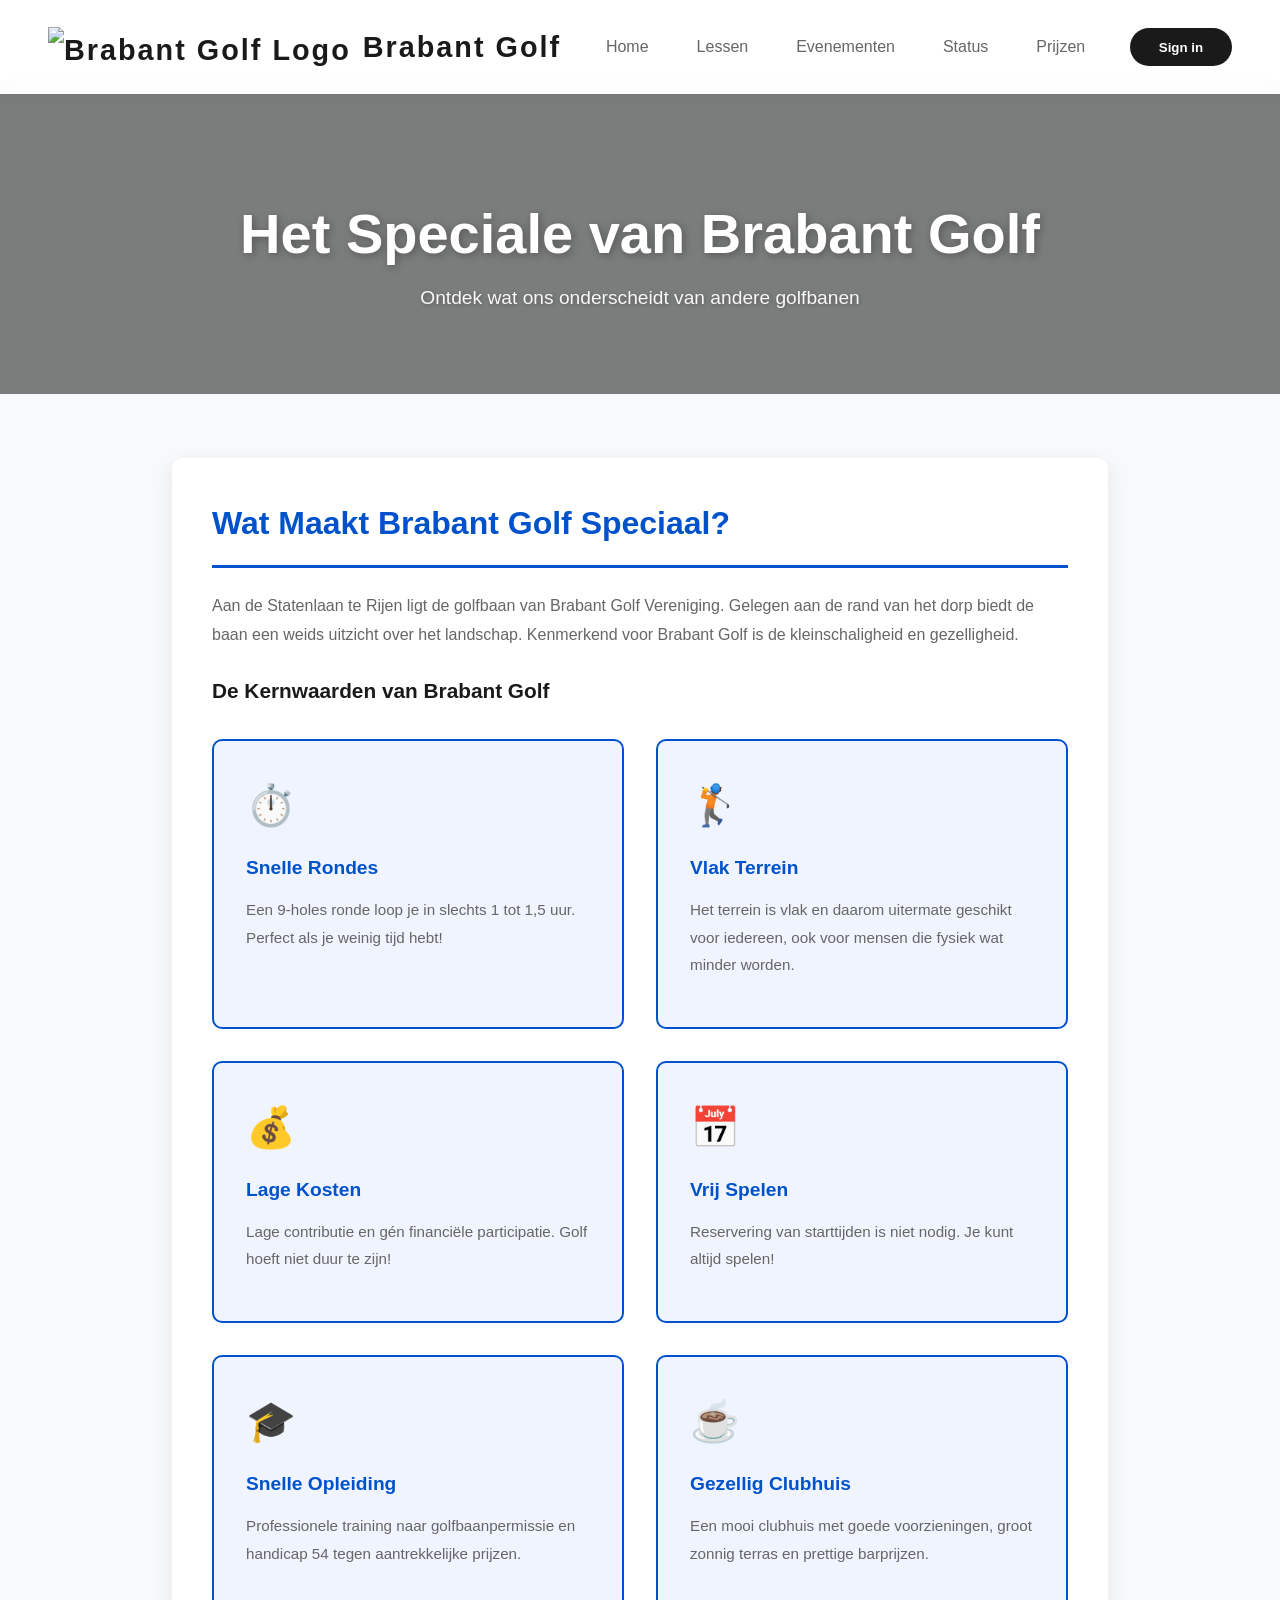
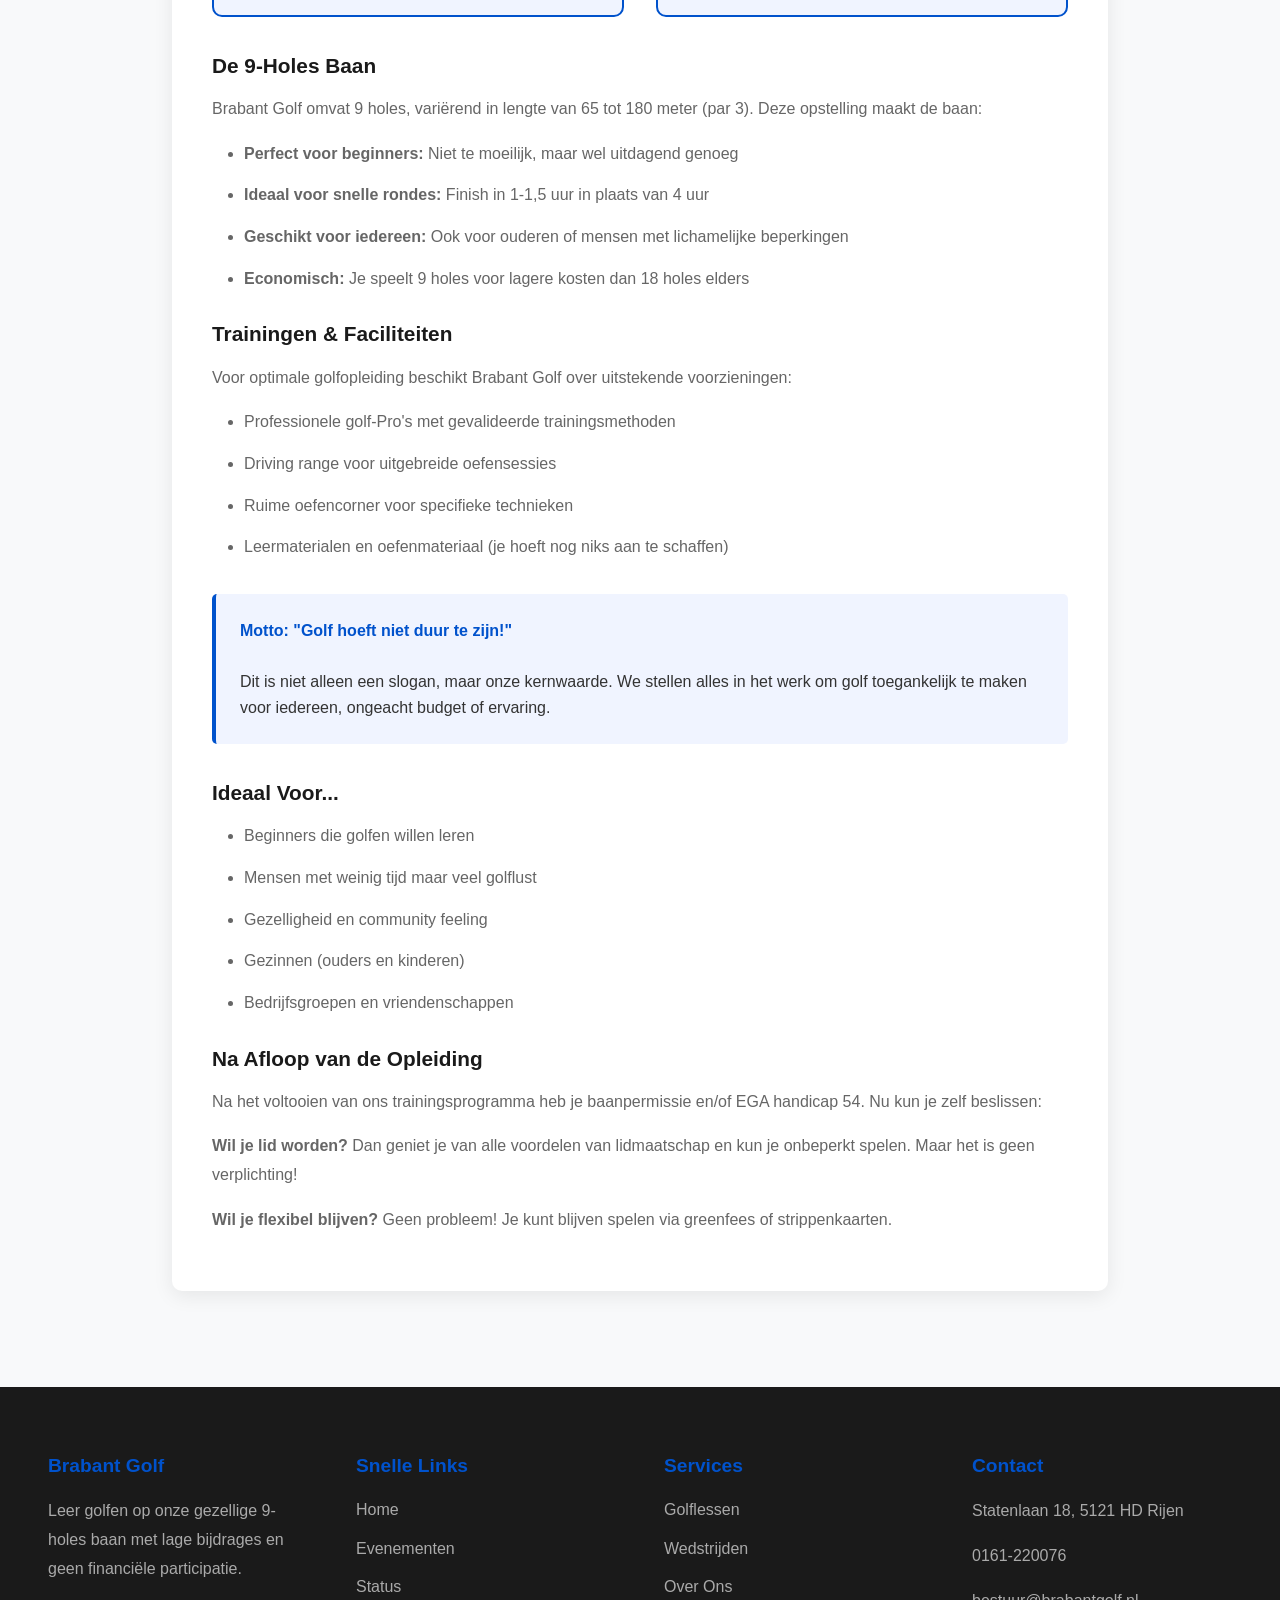
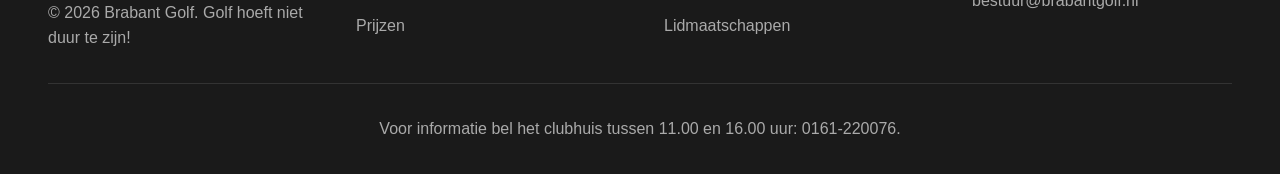
==== about.html @ dc648bc9 "Add files via upload" ====
<!DOCTYPE html>
<html lang="nl">
<head>
  <meta charset="UTF-8" />
  <meta name="viewport" content="width=device-width, initial-scale=1.0" />
  <title>Brabant Golf</title>
  <link rel="icon" href="https://www.nexxchange.com/mp1/images/65b8dabd48f8a600010752d3" type="image/svg+xml" />
  <link rel="stylesheet" href="styles.css" />
  <style>
    .page-hero {
      position: relative;
      background: url('https://www.brabantgolf.nl/wp-content/uploads/2020/07/cropped-Hole-3-in-het-zonnetje-scaled-1.jpg') center/cover no-repeat;
      color: white;
      padding: 120px 3rem 80px;
      text-align: center;
      margin-top: 80px;
      animation: fadeInUp 0.8s ease;
    }

    .page-hero h1 {
      font-size: 3.5rem;
      margin-bottom: 1rem;
      line-height: 1.2;
      text-shadow: 2px 2px 8px rgba(0, 0, 0, 0.3);
    }

    .page-hero p {
      font-size: 1.2rem;
      opacity: 0.95;
      max-width: 600px;
      margin: 0 auto;
      text-shadow: 1px 1px 4px rgba(0, 0, 0, 0.3);
    }

    .content-container {
      max-width: 1000px;
      margin: 0 auto;
      padding: 4rem 2rem;
    }

    .section-block {
      background: white;
      padding: 2.5rem;
      margin-bottom: 2rem;
      border-radius: 10px;
      box-shadow: 0 5px 20px rgba(0, 0, 0, 0.08);
      animation: fadeInUp 0.8s ease;
    }

    .section-block h2 {
      color: #0052cc;
      font-size: 2rem;
      margin-bottom: 1.5rem;
      border-bottom: 3px solid #0052cc;
      padding-bottom: 1rem;
    }

    .section-block h3 {
      color: #1a1a1a;
      font-size: 1.3rem;
      margin-top: 1.5rem;
      margin-bottom: 0.8rem;
    }

    .section-block p {
      color: #666;
      line-height: 1.8;
      margin-bottom: 1rem;
      font-size: 1rem;
    }

    .section-block ul {
      color: #666;
      line-height: 1.8;
      margin-left: 2rem;
      margin-bottom: 1rem;
    }

    .section-block li {
      margin-bottom: 0.8rem;
    }

    .features-grid {
      display: grid;
      grid-template-columns: repeat(auto-fit, minmax(280px, 1fr));
      gap: 2rem;
      margin: 2rem 0;
    }

    .feature-card {
      background: #f0f4ff;
      border: 2px solid #0052cc;
      padding: 2rem;
      border-radius: 10px;
      transition: all 0.3s ease;
    }

    .feature-card:hover {
      transform: translateY(-5px);
      box-shadow: 0 10px 30px rgba(0, 82, 204, 0.2);
    }

    .feature-icon {
      font-size: 2.5rem;
      margin-bottom: 1rem;
    }

    .feature-card h4 {
      color: #0052cc;
      font-size: 1.2rem;
      margin-bottom: 0.8rem;
    }

    .feature-card p {
      color: #666;
      font-size: 0.95rem;
    }

    .highlight-box {
      background: #f0f4ff;
      border-left: 4px solid #0052cc;
      padding: 1.5rem;
      margin: 2rem 0;
      border-radius: 5px;
    }

    .highlight-box strong {
      color: #0052cc;
    }

    @media (max-width: 768px) {
      .page-hero {
        padding: 100px 1.5rem 60px;
      }

      .page-hero h1 {
        font-size: 2.2rem;
      }

      .section-block {
        padding: 1.5rem;
      }

      .section-block h2 {
        font-size: 1.5rem;
      }

      .features-grid {
        grid-template-columns: 1fr;
      }
    }
  </style>
</head>
<body>

  <!-- Navbar -->
  <header class="navbar">
    <div class="logo">
      <img src="https://www.nexxchange.com/mp1/images/65b8dabd48f8a600010752d3" alt="Brabant Golf Logo">
      <span>Brabant Golf</span>
    </div>
    <nav class="nav-links">
      <a href="index.html">Home</a>
      <a href="golflessen.html">Lessen</a>
      <a href="events.html">Evenementen</a>
      <a href="status.html">Status</a>
      <a href="pricing.html">Prijzen</a>
    </nav>
    <div class="hamburger">
      <span></span>
      <span></span>
      <span></span>
    </div>
    <button class="btn-signin">Sign in</button>
  </header>

  <!-- Page Hero -->
  <section class="page-hero">
    <h1>Het Speciale van Brabant Golf</h1>
    <p>Ontdek wat ons onderscheidt van andere golfbanen</p>
  </section>

  <!-- Content -->
  <section class="content-container">
    
    <div class="section-block">
      <h2>Wat Maakt Brabant Golf Speciaal?</h2>
      <p>Aan de Statenlaan te Rijen ligt de golfbaan van Brabant Golf Vereniging. Gelegen aan de rand van het dorp biedt de baan een weids uitzicht over het landschap. Kenmerkend voor Brabant Golf is de kleinschaligheid en gezelligheid.</p>

      <h3>De Kernwaarden van Brabant Golf</h3>

      <div class="features-grid">
        <div class="feature-card">
          <div class="feature-icon">⏱️</div>
          <h4>Snelle Rondes</h4>
          <p>Een 9-holes ronde loop je in slechts 1 tot 1,5 uur. Perfect als je weinig tijd hebt!</p>
        </div>

        <div class="feature-card">
          <div class="feature-icon">🏌️</div>
          <h4>Vlak Terrein</h4>
          <p>Het terrein is vlak en daarom uitermate geschikt voor iedereen, ook voor mensen die fysiek wat minder worden.</p>
        </div>

        <div class="feature-card">
          <div class="feature-icon">💰</div>
          <h4>Lage Kosten</h4>
          <p>Lage contributie en gén financiële participatie. Golf hoeft niet duur te zijn!</p>
        </div>

        <div class="feature-card">
          <div class="feature-icon">📅</div>
          <h4>Vrij Spelen</h4>
          <p>Reservering van starttijden is niet nodig. Je kunt altijd spelen!</p>
        </div>

        <div class="feature-card">
          <div class="feature-icon">🎓</div>
          <h4>Snelle Opleiding</h4>
          <p>Professionele training naar golfbaanpermissie en handicap 54 tegen aantrekkelijke prijzen.</p>
        </div>

        <div class="feature-card">
          <div class="feature-icon">☕</div>
          <h4>Gezellig Clubhuis</h4>
          <p>Een mooi clubhuis met goede voorzieningen, groot zonnig terras en prettige barprijzen.</p>
        </div>
      </div>

      <h3>De 9-Holes Baan</h3>
      <p>Brabant Golf omvat 9 holes, variërend in lengte van 65 tot 180 meter (par 3). Deze opstelling maakt de baan:</p>
      <ul>
        <li><strong>Perfect voor beginners:</strong> Niet te moeilijk, maar wel uitdagend genoeg</li>
        <li><strong>Ideaal voor snelle rondes:</strong> Finish in 1-1,5 uur in plaats van 4 uur</li>
        <li><strong>Geschikt voor iedereen:</strong> Ook voor ouderen of mensen met lichamelijke beperkingen</li>
        <li><strong>Economisch:</strong> Je speelt 9 holes voor lagere kosten dan 18 holes elders</li>
      </ul>

      <h3>Trainingen & Faciliteiten</h3>
      <p>Voor optimale golfopleiding beschikt Brabant Golf over uitstekende voorzieningen:</p>
      <ul>
        <li>Professionele golf-Pro's met gevalideerde trainingsmethoden</li>
        <li>Driving range voor uitgebreide oefensessies</li>
        <li>Ruime oefencorner voor specifieke technieken</li>
        <li>Leermaterialen en oefenmateriaal (je hoeft nog niks aan te schaffen)</li>
      </ul>

      <div class="highlight-box">
        <strong>Motto: "Golf hoeft niet duur te zijn!"</strong><br><br>
        Dit is niet alleen een slogan, maar onze kernwaarde. We stellen alles in het werk om golf toegankelijk te maken voor iedereen, ongeacht budget of ervaring.
      </div>

      <h3>Ideaal Voor...</h3>
      <ul>
        <li>Beginners die golfen willen leren</li>
        <li>Mensen met weinig tijd maar veel golflust</li>
        <li>Gezelligheid en community feeling</li>
        <li>Gezinnen (ouders en kinderen)</li>
        <li>Bedrijfsgroepen en vriendenschappen</li>
      </ul>

      <h3>Na Afloop van de Opleiding</h3>
      <p>Na het voltooien van ons trainingsprogramma heb je baanpermissie en/of EGA handicap 54. Nu kun je zelf beslissen:</p>
      <p><strong>Wil je lid worden?</strong> Dan geniet je van alle voordelen van lidmaatschap en kun je onbeperkt spelen. Maar het is geen verplichting!</p>
      <p><strong>Wil je flexibel blijven?</strong> Geen probleem! Je kunt blijven spelen via greenfees of strippenkaarten.</p>
    </div>

  </section>

  <!-- Footer -->
  <footer class="footer">
    <div class="footer-content">
      <div class="footer-section">
        <h4>Brabant Golf</h4>
        <p>Leer golfen op onze gezellige 9-holes baan met lage bijdrages en geen financiële participatie.</p>
        <div class="social-links">
          <a href="#">&copy; 2026 Brabant Golf. Golf hoeft niet duur te zijn!</a>
        </div>
      </div>
      <div class="footer-section">
        <h4>Snelle Links</h4>
        <ul>
          <li><a href="index.html">Home</a></li>
          <li><a href="events.html">Evenementen</a></li>
          <li><a href="status.html">Status</a></li>
          <li><a href="pricing.html">Prijzen</a></li>
        </ul>
      </div>
      <div class="footer-section">
        <h4>Services</h4>
        <ul>
          <li><a href="golflessen.html">Golflessen</a></li>
          <li><a href="wedstrijden.html">Wedstrijden</a></li>
          <li><a href="about.html">Over Ons</a></li>
          <li><a href="pricing.html">Lidmaatschappen</a></li>
        </ul>
      </div>
      <div class="footer-section">
        <h4>Contact</h4>
        <p>Statenlaan 18, 5121 HD Rijen</p>
        <p>0161-220076</p>
        <p>bestuur@brabantgolf.nl</p>
      </div>
    </div>
    <div class="footer-bottom">
      <p>Voor informatie bel het clubhuis tussen 11.00 en 16.00 uur: 0161-220076.</p>
    </div>
  </footer>

  <script src="script.js"></script>
</body>
</html>
---- styles.css ----
/* ==================== GLOBAL STYLES ==================== */

* {
  margin: 0;
  padding: 0;
  box-sizing: border-box;
  font-family: 'Segoe UI', Tahoma, Geneva, Verdana, sans-serif;
  -webkit-tap-highlight-color: transparent;
}

body {
  line-height: 1.6;
  color: #333;
  background: #f8f9fa;
  overflow-x: hidden;
}

html {
  scroll-behavior: smooth;
}

/* ==================== ANIMATIONS ==================== */

@keyframes fadeInUp {
  from {
    opacity: 0;
    transform: translateY(30px);
  }
  to {
    opacity: 1;
    transform: translateY(0);
  }
}

@keyframes slideInLeft {
  from {
    opacity: 0;
    transform: translateX(-50px);
  }
  to {
    opacity: 1;
    transform: translateX(0);
  }
}

@keyframes slideInRight {
  from {
    opacity: 0;
    transform: translateX(50px);
  }
  to {
    opacity: 1;
    transform: translateX(0);
  }
}

@keyframes scaleIn {
  from {
    opacity: 0;
    transform: scale(0.95);
  }
  to {
    opacity: 1;
    transform: scale(1);
  }
}

@keyframes floatAnimation {
  0%, 100% {
    transform: translateY(0px);
  }
  50% {
    transform: translateY(-15px);
  }
}

@keyframes shimmer {
  0% {
    background-position: -1000px 0;
  }
  100% {
    background-position: 1000px 0;
  }
}

@keyframes glow {
  0%, 100% {
    box-shadow: 0 0 5px rgba(0, 82, 204, 0.3);
  }
  50% {
    box-shadow: 0 0 20px rgba(0, 82, 204, 0.6);
  }
}

/* ==================== PAGE HERO (for dedicated pages) ==================== */

.page-hero {
  position: relative;
  background: url('https://www.brabantgolf.nl/wp-content/uploads/2020/07/cropped-Hole-3-in-het-zonnetje-scaled-1.jpg') center/cover no-repeat;
  color: white;
  padding: 120px 3rem 80px;
  text-align: center;
  margin-top: 80px;
  animation: fadeInUp 0.8s ease;
}

.page-hero::before {
  content: '';
  position: absolute;
  top: 0;
  left: 0;
  right: 0;
  bottom: 0;
  background: rgba(0, 0, 0, 0.5);
  z-index: 1;
}

.page-hero h1,
.page-hero p {
  position: relative;
  z-index: 2;
}

.page-hero h1 {
  font-size: 3.5rem;
  margin-bottom: 1rem;
  line-height: 1.2;
  text-shadow: 2px 2px 8px rgba(0, 0, 0, 0.3);
}

.page-hero p {
  font-size: 1.2rem;
  opacity: 0.95;
  max-width: 600px;
  margin: 0 auto;
  text-shadow: 1px 1px 4px rgba(0, 0, 0, 0.3);
}

/* ==================== NAVBAR ==================== */

.navbar {
  position: fixed;
  top: 0;
  width: 100%;
  display: flex;
  justify-content: space-between;
  align-items: center;
  padding: 1.5rem 3rem;
  background: rgba(255, 255, 255, 0.98);
  backdrop-filter: blur(10px);
  z-index: 1000;
  box-shadow: 0 2px 20px rgba(0, 0, 0, 0.05);
  animation: slideInDown 0.6s ease;
}

@keyframes slideInDown {
  from {
    opacity: 0;
    transform: translateY(-30px);
  }
  to {
    opacity: 1;
    transform: translateY(0);
  }
}

.logo {
  display: flex;
  align-items: center;
  gap: 0.75rem;
  font-size: 1.8rem;
  font-weight: 800;
  color: #1a1a1a;
  letter-spacing: 2px;
  animation: fadeInUp 0.8s ease;
}

.logo img {
  height: 40px;
  width: auto;
}

.logo span {
  display: inline-block;
}

.nav-links {
  display: flex;
  gap: 3rem;
  list-style: none;
  margin: auto;
}

.nav-links a {
  color: #666;
  text-decoration: none;
  font-weight: 500;
  position: relative;
  transition: color 0.3s ease;
}

.nav-links a::after {
  content: '';
  position: absolute;
  bottom: -5px;
  left: 0;
  width: 0;
  height: 2px;
  background: #0052cc;
  transition: width 0.3s ease;
}

.nav-links a:hover {
  color: #0052cc;
}

.nav-links a:hover::after {
  width: 100%;
}

.btn-signin {
  padding: 0.7rem 1.8rem;
  background: #1a1a1a;
  color: white;
  border: none;
  border-radius: 25px;
  font-weight: 600;
  cursor: pointer;
  transition: all 0.3s ease;
}

.btn-signin:hover {
  background: #0052cc;
  color: white;
  transform: translateY(-2px);
  box-shadow: 0 5px 15px rgba(0, 82, 204, 0.3);
}

.hamburger {
  display: none;
  flex-direction: column;
  cursor: pointer;
  padding: 8px;
  margin-right: -8px;
  min-height: 44px;
  min-width: 44px;
  justify-content: center;
  z-index: 1001;
}

.hamburger span {
  width: 25px;
  height: 3px;
  background: #1a1a1a;
  margin: 5px 0;
  border-radius: 2px;
  transition: all 0.3s ease;
}

/* ==================== HERO SECTION ==================== */

.hero {
  position: relative;
  width: 100%;
  height: 100vh;
  margin-top: 80px;
  overflow: hidden;
  display: flex;
  align-items: center;
  justify-content: center;
}

.hero img {
  position: absolute;
  width: 100%;
  height: 100%;
  object-fit: cover;
  animation: zoomIn 0.8s ease;
}

@keyframes zoomIn {
  from {
    transform: scale(1.1);
    opacity: 0;
  }
  to {
    transform: scale(1);
    opacity: 1;
  }
}

.hero::before {
  content: '';
  position: absolute;
  top: 0;
  left: 0;
  right: 0;
  bottom: 0;
  background: rgba(0, 0, 0, 0.3);
  z-index: 1;
}

.hero-content {
  position: relative;
  z-index: 2;
  text-align: left;
  color: white;
  max-width: 600px;
  animation: slideInLeft 0.8s ease 0.3s both;
  padding: 0 3rem;
}

.hero-title {
  font-size: 4rem;
  font-weight: 800;
  line-height: 1.2;
  margin-bottom: 2rem;
  text-shadow: 2px 2px 8px rgba(0, 0, 0, 0.3);
}

.btn-discover {
  padding: 1rem 2.5rem;
  background: #0052cc;
  color: white;
  border: none;
  border-radius: 30px;
  font-weight: 700;
  font-size: 1rem;
  cursor: pointer;
  transition: all 0.3s ease;
  box-shadow: 0 5px 15px rgba(0, 82, 204, 0.3);
}

.btn-discover:hover {
  background: #0041a3;
  transform: translateY(-3px);
  box-shadow: 0 10px 25px rgba(0, 82, 204, 0.4);
}

.floating-card {
  position: absolute;
  bottom: 50px;
  left: 3rem;
  background: white;
  padding: 1.5rem;
  border-radius: 15px;
  width: 250px;
  box-shadow: 0 10px 40px rgba(0, 0, 0, 0.15);
  animation: floatAnimation 3s ease-in-out infinite, slideInLeft 0.8s ease 0.5s both;
  z-index: 2;
}

.card-label {
  font-size: 0.9rem;
  color: #999;
  text-transform: uppercase;
  letter-spacing: 1px;
}

.card-title {
  font-size: 1.3rem;
  color: #1a1a1a;
  margin-top: 0.5rem;
  font-weight: 700;
}

/* ==================== BOOKING SECTION ==================== */

.booking-section {
  padding: 6rem 3rem;
  background: white;
  text-align: center;
}

.booking-section h2 {
  font-size: 2.8rem;
  color: #1a1a1a;
  margin-bottom: 3rem;
  animation: fadeInUp 0.8s ease;
}

.booking-cards {
  display: grid;
  grid-template-columns: repeat(auto-fit, minmax(300px, 1fr));
  gap: 2rem;
  max-width: 1200px;
  margin: 0 auto;
}

.booking-card {
  background: #f8f9fa;
  border-radius: 15px;
  overflow: hidden;
  cursor: pointer;
  transition: all 0.3s ease;
  animation: fadeInUp 0.8s ease;
  animation-fill-mode: both;
}

.booking-card:nth-child(1) { animation-delay: 0.1s; }
.booking-card:nth-child(2) { animation-delay: 0.2s; }
.booking-card:nth-child(3) { animation-delay: 0.3s; }

.booking-card:hover {
  transform: translateY(-10px);
  box-shadow: 0 15px 40px rgba(0, 0, 0, 0.1);
}

.booking-card img {
  width: 100%;
  height: 200px;
  object-fit: cover;
  transition: transform 0.3s ease;
}

.booking-card:hover img {
  transform: scale(1.05);
}

.booking-card h3 {
  padding: 1.5rem 1.5rem 0.5rem 1.5rem;
  font-size: 1.3rem;
  color: #1a1a1a;
  margin: 0;
}

.btn-secondary {
  padding: 0.8rem 1.8rem;
  margin: 0.5rem 1.5rem 1.5rem 1.5rem;
  background: #1a1a1a;
  color: white;
  border: none;
  border-radius: 25px;
  cursor: pointer;
  transition: all 0.3s ease;
  text-decoration: none;
  display: inline-block;
  font-weight: 600;
}

.btn-secondary:hover {
  background: #0052cc;
  color: white;
  transform: translateY(-2px);
}

/* ==================== COURSES SECTION ==================== */

.courses-section {
  padding: 6rem 3rem;
  background: linear-gradient(135deg, #f8f9fa 0%, white 100%);
  display: flex;
  align-items: center;
  justify-content: center;
}

.courses-header {
  display: grid;
  grid-template-columns: 1fr 1fr;
  gap: 4rem;
  align-items: center;
  max-width: 1200px;
}

.courses-text {
  animation: slideInLeft 0.8s ease;
}

.courses-text h2 {
  font-size: 2.8rem;
  color: #1a1a1a;
  margin-bottom: 1.5rem;
  line-height: 1.2;
}

.courses-text p {
  font-size: 1.1rem;
  color: #666;
  margin-bottom: 2rem;
  line-height: 1.8;
}

.btn-dark {
  padding: 0.9rem 2rem;
  background: #1a1a1a;
  color: white;
  border: none;
  border-radius: 25px;
  font-weight: 600;
  cursor: pointer;
  transition: all 0.3s ease;
}

.btn-dark:hover {
  background: #0052cc;
  color: white;
  transform: translateY(-2px);
  box-shadow: 0 5px 15px rgba(0, 82, 204, 0.3);
}

.courses-images {
  position: relative;
  height: 400px;
  animation: slideInRight 0.8s ease;
}

.course-img-large {
  width: 100%;
  height: 100%;
  object-fit: cover;
  border-radius: 15px;
  box-shadow: 0 10px 40px rgba(0, 0, 0, 0.15);
}

.course-img-small {
  position: absolute;
  bottom: -30px;
  right: -30px;
  width: 250px;
  height: 200px;
  object-fit: cover;
  border-radius: 15px;
  box-shadow: 0 10px 40px rgba(0, 0, 0, 0.2);
}

/* ==================== EVENT SECTION ==================== */

.event-section {
  position: relative;
  padding: 6rem 3rem;
  background: linear-gradient(135deg, #1a1a1a 0%, #333 100%);
  color: white;
  display: flex;
  justify-content: space-between;
  align-items: center;
  overflow: hidden;
}

.event-section::before {
  content: '';
  position: absolute;
  top: 0;
  left: 0;
  right: 0;
  bottom: 0;
  background: url('https://images.unsplash.com/photo-1566073771259-6a8506099945?w=1200&fit=crop') center/cover;
  opacity: 0.1;
}

.event-content {
  position: relative;
  z-index: 2;
  max-width: 600px;
  animation: slideInLeft 0.8s ease;
}

.event-content h2 {
  font-size: 2.8rem;
  margin-bottom: 1rem;
  line-height: 1.2;
}

.event-content p {
  font-size: 1.1rem;
  margin-bottom: 2rem;
  opacity: 0.9;
}

.btn-yellow {
  padding: 1rem 2.5rem;
  background: #0052cc;
  color: white;
  border: none;
  border-radius: 30px;
  font-weight: 700;
  cursor: pointer;
  transition: all 0.3s ease;
}

.btn-yellow:hover {
  background: #0041a3;
  transform: translateY(-3px);
  box-shadow: 0 10px 25px rgba(0, 82, 204, 0.4);
}

.event-price {
  position: relative;
  z-index: 2;
  font-size: 3.5rem;
  font-weight: 800;
  animation: slideInRight 0.8s ease;
}

/* ==================== PRODUCTS SECTION ==================== */

.products-section {
  padding: 6rem 3rem;
  background: white;
  text-align: center;
}

.products-section h2 {
  font-size: 2.8rem;
  color: #1a1a1a;
  margin-bottom: 3rem;
  animation: fadeInUp 0.8s ease;
}

.products-grid {
  display: grid;
  grid-template-columns: repeat(auto-fit, minmax(250px, 1fr));
  gap: 2rem;
  max-width: 1200px;
  margin: 0 auto 3rem;
}

.product-card {
  background: #f8f9fa;
  border-radius: 15px;
  overflow: hidden;
  transition: all 0.3s ease;
  animation: fadeInUp 0.8s ease;
  animation-fill-mode: both;
}

.product-card:nth-child(1) { animation-delay: 0.1s; }
.product-card:nth-child(2) { animation-delay: 0.2s; }
.product-card:nth-child(3) { animation-delay: 0.3s; }
.product-card:nth-child(4) { animation-delay: 0.4s; }

.product-card:hover {
  transform: translateY(-10px) scale(1.02);
  box-shadow: 0 15px 40px rgba(0, 0, 0, 0.1);
}

.product-card img {
  width: 100%;
  height: 250px;
  object-fit: cover;
  transition: transform 0.3s ease;
}

.product-card:hover img {
  transform: scale(1.1);
}

.product-card h3 {
  padding: 1.5rem 1rem 0.5rem;
  font-size: 1.2rem;
  color: #1a1a1a;
}

.product-card p {
  padding: 0 1rem 1.5rem;
  color: #999;
  font-size: 0.9rem;
}

/* ==================== BLOG SECTION ==================== */

.blog-section {
  padding: 6rem 3rem;
  background: #f8f9fa;
  text-align: center;
}

.blog-section h2 {
  font-size: 2.8rem;
  color: #1a1a1a;
  margin-bottom: 3rem;
  animation: fadeInUp 0.8s ease;
}

.blog-grid {
  display: grid;
  grid-template-columns: repeat(auto-fit, minmax(350px, 1fr));
  gap: 2rem;
  max-width: 1200px;
  margin: 0 auto;
}

.blog-card {
  background: white;
  border-radius: 15px;
  overflow: hidden;
  box-shadow: 0 5px 20px rgba(0, 0, 0, 0.08);
  transition: all 0.3s ease;
  animation: fadeInUp 0.8s ease;
  animation-fill-mode: both;
}

.blog-card:nth-child(1) { animation-delay: 0.1s; }
.blog-card:nth-child(2) { animation-delay: 0.2s; }
.blog-card:nth-child(3) { animation-delay: 0.3s; }

.blog-card:hover {
  transform: translateY(-10px);
  box-shadow: 0 15px 40px rgba(0, 0, 0, 0.15);
}

.blog-card img {
  width: 100%;
  height: 250px;
  object-fit: cover;
  transition: transform 0.3s ease;
}

.blog-card:hover img {
  transform: scale(1.05);
}

.blog-content {
  padding: 2rem;
  text-align: left;
}

.blog-tag {
  display: inline-block;
  background: #0052cc;
  color: white;
  padding: 0.4rem 1rem;
  border-radius: 20px;
  font-size: 0.8rem;
  font-weight: 700;
  letter-spacing: 1px;
  margin-bottom: 1rem;
}

.blog-card h3 {
  font-size: 1.3rem;
  color: #1a1a1a;
  margin-bottom: 1rem;
  line-height: 1.4;
}

.blog-card p {
  color: #666;
  margin-bottom: 1rem;
  line-height: 1.6;
}

.read-more {
  color: #0052cc;
  text-decoration: none;
  font-weight: 600;
  transition: all 0.3s ease;
}

.read-more:hover {
  color: #0041a3;
  margin-left: 5px;
}

/* ==================== FOOTER ==================== */

.footer {
  background: #1a1a1a;
  color: white;
  padding: 4rem 3rem 2rem;
}

.footer-content {
  display: grid;
  grid-template-columns: repeat(auto-fit, minmax(250px, 1fr));
  gap: 3rem;
  max-width: 1200px;
  margin: 0 auto 2rem;
}

.footer-section {
  animation: fadeInUp 0.8s ease;
}

.footer-section h4 {
  font-size: 1.2rem;
  margin-bottom: 1rem;
  color: #0052cc;
}

.footer-section p {
  color: #aaa;
  line-height: 1.8;
  margin-bottom: 1rem;
}

.footer-section ul {
  list-style: none;
}

.footer-section ul li {
  margin-bottom: 0.8rem;
}

.footer-section a {
  color: #aaa;
  text-decoration: none;
  transition: color 0.3s ease;
}

.footer-section a:hover {
  color: #0052cc;
}

.social-links {
  display: flex;
  gap: 1rem;
}

.footer-bottom {
  text-align: center;
  padding-top: 2rem;
  border-top: 1px solid #333;
  color: #aaa;
}

/* ==================== BUTTONS ==================== */

.btn {
  padding: 1rem 2rem;
  border: none;
  border-radius: 25px;
  font-weight: 600;
  cursor: pointer;
  transition: all 0.3s ease;
  text-decoration: none;
  display: inline-flex;
  align-items: center;
  justify-content: center;
  min-height: 48px;
  font-size: 1rem;
  white-space: nowrap;
}

.btn:active {
  transform: scale(0.98);
}

/* ==================== RESPONSIVE ==================== */

@media (max-width: 768px) {
  .navbar {
    padding: 1rem 1.5rem;
  }

  .logo {
    font-size: 1.3rem;
  }

  .logo img {
    height: 30px;
  }

  .logo span {
    display: inline-block;
  }

  .nav-links {
    display: none;
    position: absolute;
    top: 70px;
    right: 0;
    background: rgba(255, 255, 255, 0.98);
    flex-direction: column;
    width: 100%;
    padding: 1rem;
    gap: 0;
    box-shadow: 0 5px 15px rgba(0, 0, 0, 0.1);
    z-index: 1000;
  }

  .nav-links.active {
    display: flex;
  }

  .nav-links a {
    padding: 1.2rem;
    display: block;
    font-size: 1.1rem;
  }

  .hamburger {
    display: flex !important;
  }

  .btn-signin {
    display: none;
  }

  .page-hero {
    padding: 100px 1.5rem 60px;
  }

  .page-hero h1 {
    font-size: 2.2rem;
  }

  .hero {
    margin-top: 70px;
    height: 60vh;
  }

  .hero-title {
    font-size: 2.2rem;
    margin-bottom: 1.5rem;
  }

  .hero-content {
    padding: 0 1.5rem;
  }

  .floating-card {
    left: 1rem;
    bottom: 2rem;
    width: 200px;
  }

  .booking-section,
  .courses-section,
  .event-section,
  .products-section,
  .blog-section {
    padding: 3rem 1.5rem;
  }

  .booking-section h2,
  .courses-section h2,
  .products-section h2,
  .blog-section h2 {
    font-size: 2rem;
    margin-bottom: 2rem;
  }

  .booking-cards {
    grid-template-columns: 1fr;
    gap: 1.5rem;
  }

  .booking-card {
    border-radius: 12px;
  }

  .booking-card h3 {
    font-size: 1.3rem;
  }

  .booking-card img {
    height: 250px;
    object-fit: cover;
  }

  .btn-discover,
  .btn-secondary,
  .btn-dark,
  .btn-yellow {
    padding: 0.9rem 1.8rem;
    font-size: 0.95rem;
    min-height: 44px;
    border-radius: 25px;
  }

  .courses-header {
    grid-template-columns: 1fr;
    gap: 2rem;
  }

  .courses-images {
    height: 300px;
    justify-content: center;
  }

  .course-img-large {
    width: 100%;
  }

  .course-img-small {
    width: 160px;
    height: 130px;
    right: 0px;
  }

  .products-grid {
    grid-template-columns: repeat(2, 1fr);
    gap: 1.5rem;
  }

  .product-card {
    border-radius: 12px;
  }

  .product-card img {
    height: 200px;
    object-fit: cover;
  }

  .product-card h3 {
    font-size: 1.1rem;
    margin-top: 0.8rem;
  }

  .blog-grid {
    grid-template-columns: 1fr;
    gap: 1.5rem;
  }

  .blog-card {
    border-radius: 12px;
    overflow: hidden;
  }

  .blog-card img {
    height: 220px;
    object-fit: cover;
  }

  .blog-card h3 {
    font-size: 1.2rem;
    margin-top: 0.8rem;
  }

  .footer {
    padding: 3rem 1.5rem;
  }

  .footer-content {
    grid-template-columns: 1fr;
    gap: 2.5rem;
  }

  .footer-section h4 {
    font-size: 1.2rem;
    margin-bottom: 1rem;
  }

  .footer-section p,
  .footer-section a {
    font-size: 0.95rem;
    line-height: 1.8;
  }
}

@media (max-width: 480px) {
  html {
    font-size: 14px;
  }

  .navbar {
    padding: 0.8rem 1rem;
    height: auto;
  }

  .logo {
    font-size: 1.1rem;
  }

  .logo img {
    height: 25px;
  }

  .btn-signin {
    padding: 0.5rem 1.2rem;
    font-size: 0.8rem;
  }

  .hamburger span {
    width: 22px;
    height: 2.5px;
    margin: 4px 0;
  }

  .nav-links {
    top: 60px;
    padding: 0.8rem;
  }

  .nav-links a {
    padding: 1rem;
    font-size: 1rem;
  }

  .page-hero {
    padding: 80px 1rem 50px;
  }

  .page-hero h1 {
    font-size: 1.6rem;
    line-height: 1.3;
  }

  .page-hero p {
    font-size: 0.95rem;
  }

  .hero {
    height: 50vh;
    margin-top: 60px;
  }

  .hero-title {
    font-size: 1.6rem;
    margin-bottom: 1.2rem;
  }

  .hero-content {
    padding: 0 1rem;
  }

  .btn-discover {
    padding: 0.8rem 1.5rem;
    font-size: 0.9rem;
    min-height: 44px;
  }

  .floating-card {
    display: none;
  }

  .booking-section,
  .courses-section,
  .event-section,
  .products-section,
  .blog-section {
    padding: 2.5rem 1rem;
  }

  .booking-section h2,
  .courses-section h2,
  .products-section h2,
  .blog-section h2 {
    font-size: 1.6rem;
    margin-bottom: 1.5rem;
  }

  .booking-cards {
    grid-template-columns: 1fr;
    gap: 1.2rem;
  }

  .booking-card {
    border-radius: 10px;
  }

  .booking-card img {
    height: 200px;
  }

  .booking-card h3 {
    font-size: 1.1rem;
    margin: 1rem;
  }

  .btn-secondary,
  .btn-dark {
    padding: 0.8rem 1.5rem;
    font-size: 0.9rem;
    min-height: 44px;
  }

  .products-grid {
    grid-template-columns: 1fr;
    gap: 1.2rem;
  }

  .product-card {
    border-radius: 10px;
  }

  .product-card img {
    height: 180px;
  }

  .product-card h3 {
    font-size: 1rem;
    margin: 0.8rem;
  }

  .product-card p {
    font-size: 0.85rem;
  }

  .blog-grid {
    grid-template-columns: 1fr;
    gap: 1.2rem;
  }

  .blog-card {
    border-radius: 10px;
  }

  .blog-card img {
    height: 180px;
  }

  .blog-card h3 {
    font-size: 1.1rem;
  }

  .blog-tag {
    font-size: 0.75rem;
    padding: 0.4rem 0.8rem;
  }

  .footer {
    padding: 2.5rem 1rem;
  }

  .footer-content {
    grid-template-columns: 1fr;
    gap: 1.8rem;
  }

  .footer-section h4 {
    font-size: 1.1rem;
    margin-bottom: 0.8rem;
  }

  .footer-section p,
  .footer-section a {
    font-size: 0.9rem;
    line-height: 1.6;
  }

  .footer-section ul li {
    margin-bottom: 0.5rem;
  }

  .footer-bottom {
    padding: 1.5rem 0;
    font-size: 0.85rem;
  }

  /* Ensure all buttons are touch-friendly */
  .btn,
  button,
  a {
    min-height: 44px;
    display: inline-flex;
    align-items: center;
    justify-content: center;
    text-decoration: none;
  }

  /* Improve form elements if any */
  input,
  select,
  textarea {
    font-size: 16px;
    padding: 0.8rem;
    min-height: 44px;
  }
}
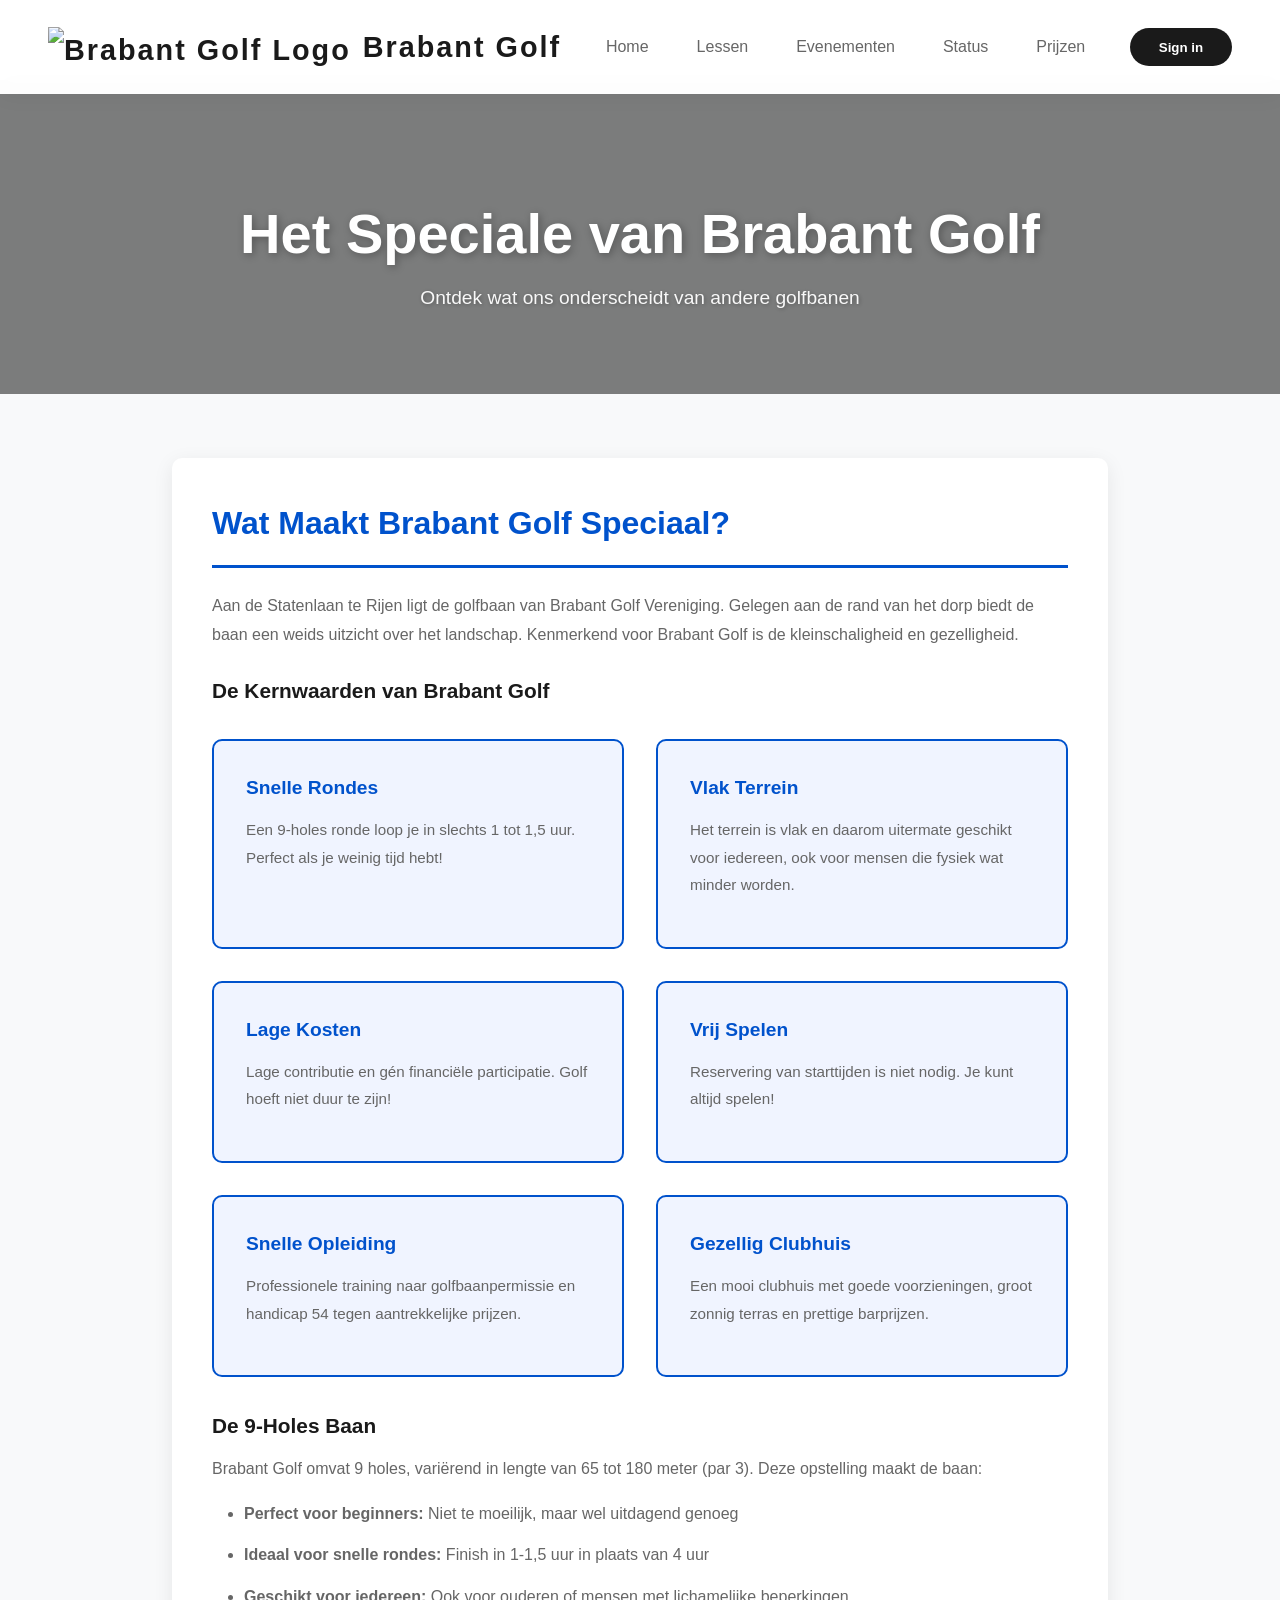
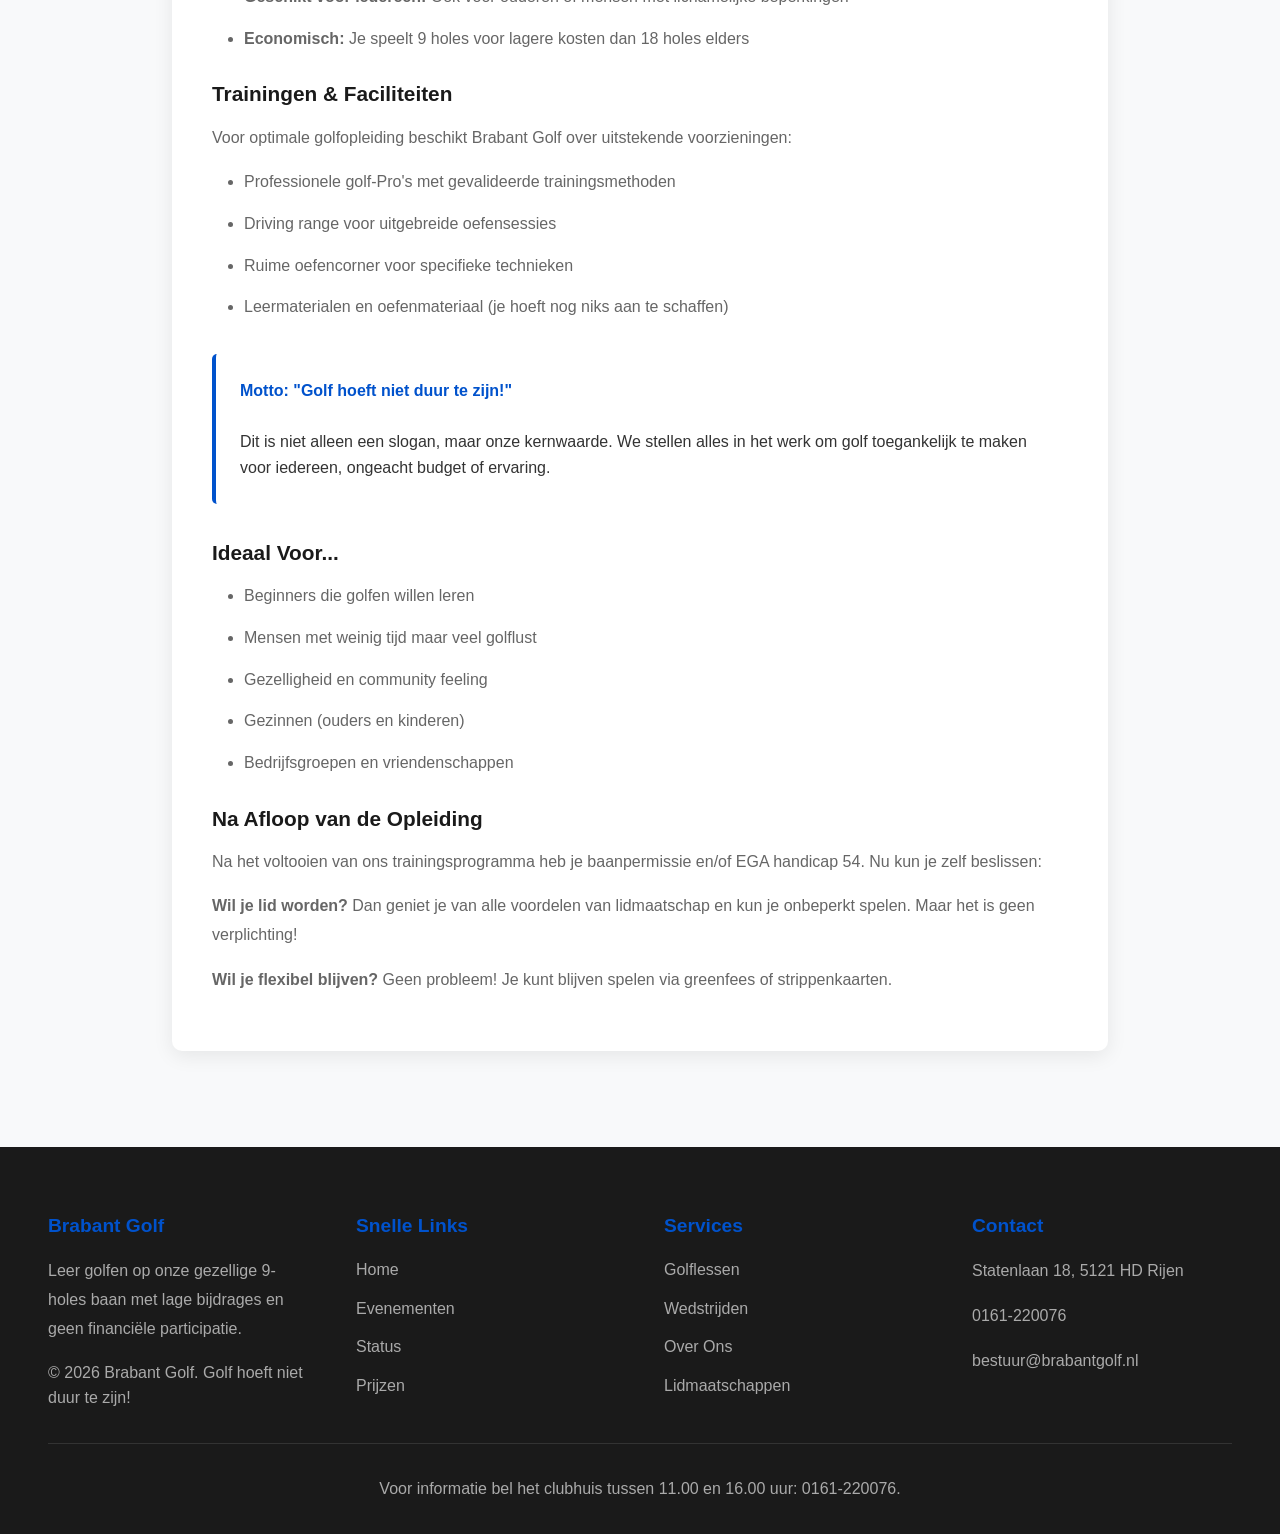
==== commit 2d4dd3e7: "Add files via upload" ====
--- a/about.html
+++ b/about.html
@@ -117,7 +117,6 @@
     }
 
     .highlight-box {
-      background: #f0f4ff;
       border-left: 4px solid #0052cc;
       padding: 1.5rem;
       margin: 2rem 0;
@@ -191,37 +190,31 @@
 
       <div class="features-grid">
         <div class="feature-card">
-          <div class="feature-icon">⏱️</div>
           <h4>Snelle Rondes</h4>
           <p>Een 9-holes ronde loop je in slechts 1 tot 1,5 uur. Perfect als je weinig tijd hebt!</p>
         </div>
 
         <div class="feature-card">
-          <div class="feature-icon">🏌️</div>
           <h4>Vlak Terrein</h4>
           <p>Het terrein is vlak en daarom uitermate geschikt voor iedereen, ook voor mensen die fysiek wat minder worden.</p>
         </div>
 
         <div class="feature-card">
-          <div class="feature-icon">💰</div>
           <h4>Lage Kosten</h4>
           <p>Lage contributie en gén financiële participatie. Golf hoeft niet duur te zijn!</p>
         </div>
 
         <div class="feature-card">
-          <div class="feature-icon">📅</div>
           <h4>Vrij Spelen</h4>
           <p>Reservering van starttijden is niet nodig. Je kunt altijd spelen!</p>
         </div>
 
         <div class="feature-card">
-          <div class="feature-icon">🎓</div>
           <h4>Snelle Opleiding</h4>
           <p>Professionele training naar golfbaanpermissie en handicap 54 tegen aantrekkelijke prijzen.</p>
         </div>
 
         <div class="feature-card">
-          <div class="feature-icon">☕</div>
           <h4>Gezellig Clubhuis</h4>
           <p>Een mooi clubhuis met goede voorzieningen, groot zonnig terras en prettige barprijzen.</p>
         </div>
